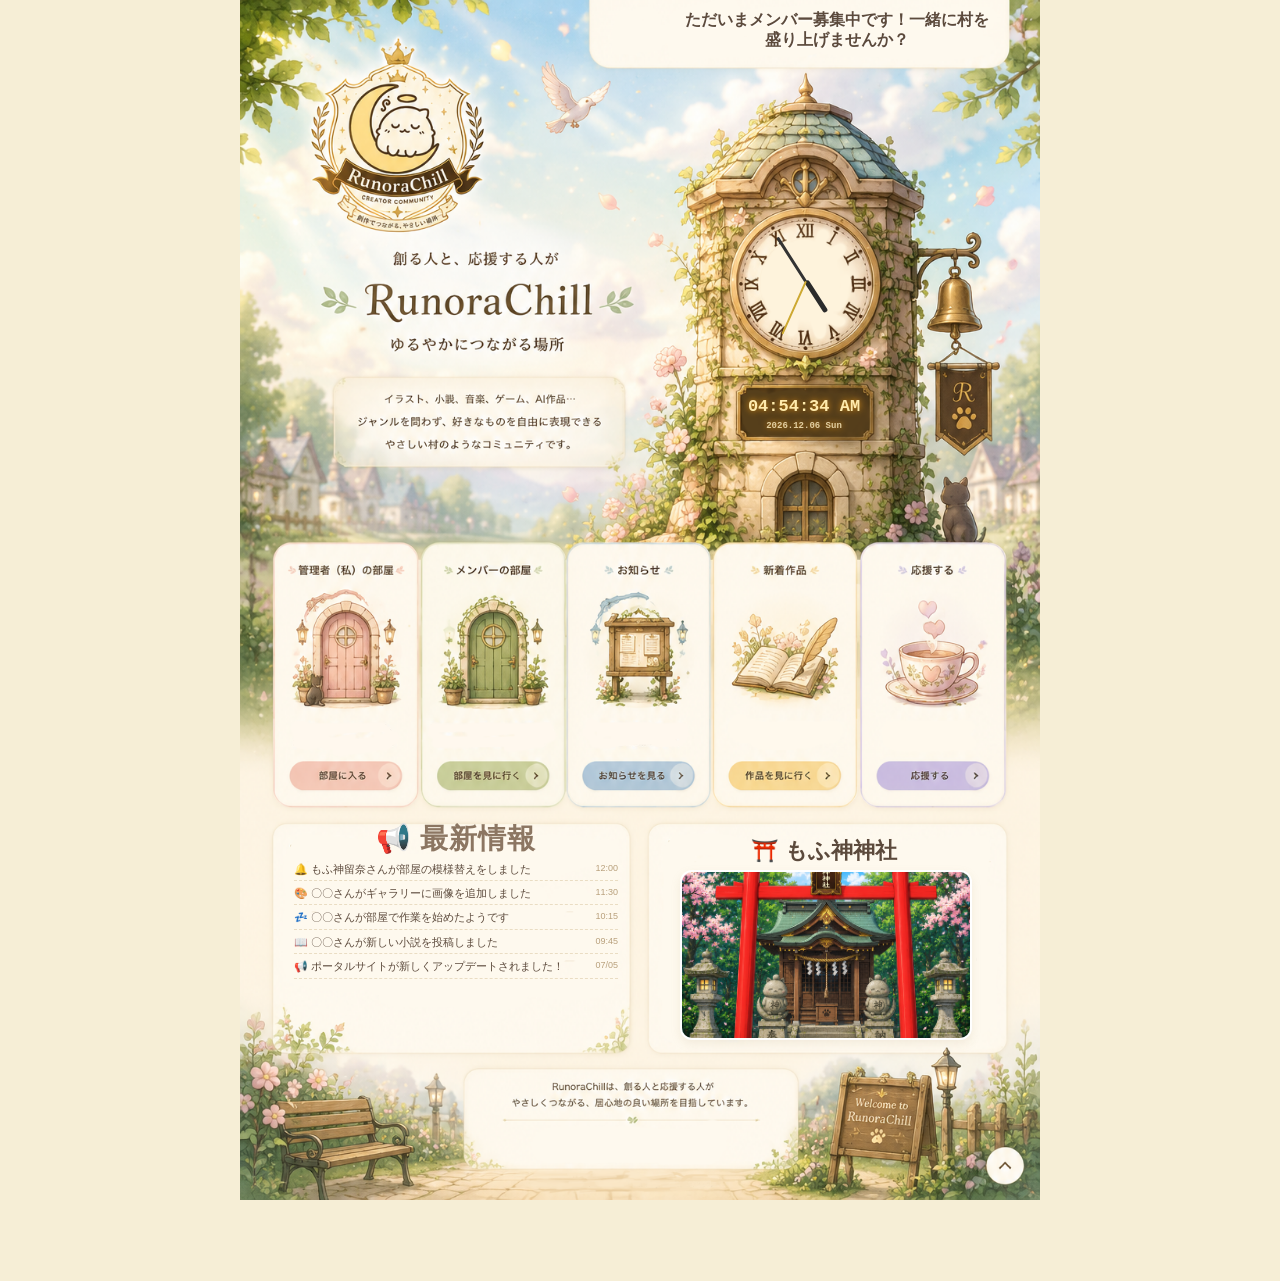
==== index.html @ f8d1866b "index.html を更新" ====
<!DOCTYPE html>
<html lang="ja">
<head>
    <meta charset="UTF-8">
    <meta name="viewport" content="width=device-width, initial-scale=1.0">
    <title>RunoraChill 公式ポータル</title>
    <style>
        html, body {
            margin: 0;
            padding: 0;
            width: 100%;
            background-color: #f6eed6;
            font-family: 'Helvetica Neue', Arial, 'Hiragino Kaku Gothic ProN', 'Hiragino Sans', Meiryo, sans-serif;
            overflow-x: hidden;
        }

        .wrapper {
            position: relative;
            width: 100%;
            max-width: 800px;
            margin: 0 auto;
            line-height: 0;
        }

        .base-image {
            width: 100%;
            height: auto;
            display: block;
        }

        /* 🕒 アナログ時計 */
        .analog-clock {
            position: absolute;
            top: 23.45%;
            left: 70.8%;
            width: 16.5%;
            aspect-ratio: 1 / 1;
            transform: translate(-50%, -50%);
            pointer-events: none;
        }

        .hand {
            position: absolute;
            bottom: 50%;
            left: 50%;
            transform-origin: bottom center;
            border-radius: 4px;
            transform: translateX(-50%);
        }

        .hour-hand { width: 4%; height: 28%; background-color: #2b2b2b; z-index: 3; }
        .minute-hand { width: 2.5%; height: 40%; background-color: #333333; z-index: 2; }
        .second-hand { width: 1.5%; height: 44%; background-color: #cda831; z-index: 4; }

        /* 📱 デジタル時計と日付 */
        .digital-container {
            position: absolute;
            top: 34.5%;
            left: 70.5%;
            transform: translate(-50%, -50%);
            width: 22%;
            text-align: center;
            color: #ffebad;
            text-shadow: 0 0 6px rgba(243, 156, 18, 0.9);
            font-family: 'Courier New', Courier, monospace;
            font-weight: bold;
            line-height: 1.2;
            pointer-events: none;
        }

        .digital-time { font-size: 2.1vw; }
        .digital-date { font-size: 1.1vw; margin-top: 2%; color: #e1cea1; }
        
        @media (min-width: 800px) {
            .digital-time { font-size: 17px; }
            .digital-date { font-size: 9px; }
        }

        /* 📜 最新情報掲示板 */
        .village-board {
            position: absolute;
            top: 68.5%;
            left: 5.5%;
            width: 43%;
            height: 20.5%;
            display: flex;
            flex-direction: column;
            pointer-events: auto;
            box-sizing: border-box;
        }

        .board-title {
            font-size: 3.5vw;
            font-weight: bold;
            color: #8c7662;
            text-align: center;
            margin-bottom: 4px;
            line-height: 1.2;
            letter-spacing: 1px;
        }

        .board-column {
            flex: 1;
            background: transparent;
            padding: 2px 10px 4px 10px;
            overflow-y: auto;
            -webkit-overflow-scrolling: touch; 
            box-sizing: border-box;
            font-size: 1.4vw;
            color: #5c4a3c;
            text-align: left;
            line-height: 1.4;
        }

        .board-column::-webkit-scrollbar { width: 6px; }
        .board-column::-webkit-scrollbar-thumb { background: #eaddc3; border-radius: 4px; }

        .log-item {
            margin-bottom: 5px;
            border-bottom: 1px dashed #eaddc3;
            padding-bottom: 3px;
            display: flex;
            justify-content: space-between;
            gap: 8px;
        }

        .log-text { word-break: break-all; }
        .log-time { color: #b8a07c; font-size: 1.1vw; white-space: nowrap; }

        /* ⛩️ もふ神神社エリア */
        .shrine-container {
            position: absolute;
            top: 68.5%;
            left: 51.5%;
            width: 43%;
            height: 20.5%;
            display: flex;
            flex-direction: column;
            pointer-events: auto;
            box-sizing: border-box;
            padding: 2% 3.5% 3.5% 3.5%;
        }

        .shrine-title {
            font-size: 2.8vw;
            font-weight: bold;
            color: #5c4a3c;
            text-align: center;
            margin-bottom: 2%;
            line-height: 1.2;
        }

        .shrine-image-wrap {
            position: relative;
            width: 100%;
            flex-grow: 1;
            height: 0;
            border-radius: 12px;
            overflow: hidden;
            box-shadow: 0 4px 10px rgba(184, 160, 124, 0.15);
            border: 2px solid #fff;
            background-color: #fff;
        }

        .shrine-img {
            width: 100%;
            height: 100%;
            object-fit: cover;
        }

        /* 🪙 賽銭箱のクリックエリア */
        .saisen-trigger {
            position: absolute;
            bottom: 5%;
            left: 35%;
            width: 30%;
            height: 25%;
            cursor: pointer;
            z-index: 20;
        }

        @media (min-width: 800px) {
            .board-title { font-size: 28px; }
            .board-column { font-size: 11px; }
            .log-time { font-size: 9px; }
            .shrine-title { font-size: 22px; }
        }

        /* 🔗 透明なリンク・ボタン共通 */
        .invisible-link {
            position: absolute;
            display: block;
            text-decoration: none;
            cursor: pointer;
            z-index: 10;
        }

        .link-my-room { top: 44.5%; left: 5.6%; width: 17.0%; height: 23.0%; border-radius: 12px; }
        .link-member-portal { top: 44.5%; left: 23.5%; width: 17.0%; height: 23.0%; border-radius: 16px; }
        .link-news-board { top: 44.5%; left: 41.5%; width: 17.0%; height: 23.0%; border-radius: 16px; }
        .link-new-works { top: 44.5%; left: 59.5%; width: 17.0%; height: 23.0%; border-radius: 16px; }
        .link-support-us { top: 44.5%; left: 77.4%; width: 17.0%; height: 23.0%; border-radius: 16px; }

        .link-member-room {
            position: absolute;
            top: 38.0%;
            left: 65.3%;
            width: 10.5%;
            height: 7.5%;
            border-top-left-radius: 50% 100%;
            border-top-right-radius: 50% 100%;
            z-index: 12;
            overflow: hidden;
        }

        .door-glow-effect {
            position: absolute;
            top: 0; left: 0; width: 100%; height: 100%;
            background: linear-gradient(135deg, rgba(255,255,255,0) 30%, rgba(255,255,255,0.7) 50%, rgba(255,255,255,0) 70%);
            background-size: 300% 300%;
            background-position: -150% -150%;
            pointer-events: none;
            transition: all 0.5s ease;
        }

        .is-glowing .door-glow-effect {
            animation: flashDoor 2.5s ease-in-out infinite;
            box-shadow: inset 0 0 15px rgba(255, 235, 173, 0.8), 0 0 10px rgba(255, 223, 115, 0.6);
            border: 2px solid rgba(255, 223, 115, 0.5);
            box-sizing: border-box;
        }

        @keyframes flashDoor {
            0% { background-position: -150% -150%; }
            50% { background-position: 150% 150%; }
            100% { background-position: -150% -150%; }
        }

        .secret-bell-trigger { position: absolute; top: 22.1%; left: 86.1%; width: 7.0%; height: 7.6%; cursor: pointer; z-index: 15; }
        .secret-cat-trigger { position: absolute; top: 38.0%; left: 86.0%; width: 6.5%; height: 6.5%; cursor: pointer; z-index: 15; }

        .white-box-hint {
            position: absolute;
            top: 78.3%;  
            left: 27.0%; 
            width: 44.0%; 
            height: 3.5%; 
            display: flex;
            align-items: center;
            justify-content: center;
            pointer-events: none; 
            box-sizing: border-box;
            z-index: 5;
            transform: translateY(23.4vw); 
        }

        .hint-text {
            font-size: 1.6vw; 
            color: #8c7662;
            font-weight: bold;
            text-align: center;
            letter-spacing: 0.2px;
            line-height: 1.45;
            white-space: normal; 
            animation: fadeInHint 0.8s ease-out forwards;
        }

        @keyframes fadeInHint {
            0% { opacity: 0; transform: scale(0.95); }
            100% { opacity: 0.9; transform: scale(1); }
        }

        @media (min-width: 800px) { .hint-text { font-size: 13px; } }

        .magic-overlay {
            position: fixed;
            top: 50%;
            left: 50%;
            transform: translate(-50%, -50%);
            background: rgba(246, 238, 214, 0.94); 
            border: 2px solid #b8a07c;
            padding: 24px 48px;
            border-radius: 16px;
            box-shadow: 0 10px 35px rgba(140, 118, 98, 0.3);
            z-index: 1000;
            display: none;
            pointer-events: none;
            opacity: 0;
            transition: opacity 1.2s ease-in-out;
        }

        .magic-text {
            font-size: 21px;
            font-weight: bold;
            color: #5c4a3c;
            text-align: center;
            line-height: 1.6;
            white-space: nowrap;
            opacity: 1;
            transition: opacity 0.6s ease-in-out;
        }

        .floating-counter, .floating-meow, .floating-saisen {
            position: absolute;
            font-size: 3.2vw;
            font-weight: bold;
            pointer-events: none;
            z-index: 100;
            white-space: nowrap;
            line-height: 1;
            animation: floatUpAway 1.2s ease-out forwards;
        }

        .floating-counter { color: #dca842; text-shadow: 1px 1px 4px rgba(255, 255, 255, 0.9), 0 0 6px rgba(140, 118, 98, 0.5); }
        .floating-meow { color: #9e7a6b; text-shadow: 1px 1px 4px rgba(255, 255, 255, 0.9), 0 0 5px rgba(246, 238, 214, 0.8); font-family: 'Hiragino Maru Gothic ProN', 'ヒラギノ丸ゴ ProN', sans-serif; }
        .floating-saisen { color: #e67e22; text-shadow: 1px 1px 4px rgba(255, 255, 255, 0.9), 0 0 6px rgba(230, 126, 34, 0.4); }

        @keyframes floatUpAway {
            0% { transform: translate(-50%, 0) scale(0.7); opacity: 0; }
            15% { transform: translate(-50%, -20px) scale(1.1); opacity: 1; }
            100% { transform: translate(-50%, -80px) scale(1); opacity: 0; }
        }

        @media (min-width: 800px) { .floating-counter, .floating-meow, .floating-saisen { font-size: 26px; } }

        /* ✨ ヘッダーメッセージ（上へ微調整） */
        .header-message-zone {
            position: absolute;
            top: -2%; /* 少し上に微調整 */
            left: 55%;
            width: 38%;
            height: 9%;
            display: flex;
            align-items: center;
            justify-content: center;
            pointer-events: none;
            z-index: 20;
            color: #5c4a3c;
            font-size: 2.3vw;
            font-weight: 800;
            text-align: center;
            opacity: 0;
            transition: opacity 1s ease-in-out;
            text-shadow: 1px 1px 2px rgba(255,255,255,0.8);
            line-height: 1.25;
            padding: 0 5px;
        }
        @media (min-width: 800px) { .header-message-zone { font-size: 16px; } }
    </style>
</head>
<body>

    <div class="wrapper" id="main-wrapper">
        <img src="無題1_20260705103321.png" alt="RunoraChill ポータル" class="base-image">

        <div class="header-message-zone" id="header-message"></div>

        <div class="analog-clock">
            <div class="hand hour-hand" id="hour-hand"></div>
            <div class="hand minute-hand" id="min-hand"></div>
            <div class="hand second-hand" id="sec-hand"></div>
        </div>

        <div class="digital-container">
            <div class="digital-time" id="digi-time">00:00:00 PM</div>
            <div class="digital-date" id="digi-date">2026.01.01 Sun</div>
        </div>

        <div class="village-board">
            <div class="board-title">📢 最新情報</div>
            <div class="board-column" id="left-board">
                <div class="log-item"><span class="log-text">🔔 もふ神留奈さんが部屋の模様替えをしました</span><span class="log-time">12:00</span></div>
                <div class="log-item"><span class="log-text">🎨 〇〇さんがギャラリーに画像を追加しました</span><span class="log-time">11:30</span></div>
                <div class="log-item"><span class="log-text">💤 〇〇さんが部屋で作業を始めたようです</span><span class="log-time">10:15</span></div>
                <div class="log-item"><span class="log-text">📖 〇〇さんが新しい小説を投稿しました</span><span class="log-time">09:45</span></div>
                <div class="log-item"><span class="log-text">📢 ポータルサイトが新しくアップデートされました！</span><span class="log-time">07/05</span></div>
            </div>
        </div>

        <div class="shrine-container">
            <div class="shrine-title">⛩️ もふ神神社</div>
            <div class="shrine-image-wrap">
                <img src="AE6FE017-D49A-43A9-B908-5FB0955E87E8.png" alt="もふ神神社" class="shrine-img">
                <div class="saisen-trigger" id="saisen-trigger" title="お賽銭を入れる"></div>
            </div>
        </div>

        <a href="my-room.html" class="invisible-link link-my-room" title="管理者（私）の部屋へ"></a>
        <a href="member-portal.html" class="invisible-link link-member-portal" title="メンバーの一覧を見る"></a>
        <div class="invisible-link link-news-board" onclick="alert('📢 お知らせは現在準備中です')" title="お知らせ（準備中）"></div>
        <div class="invisible-link link-new-works" onclick="alert('📢 新着作品は現在準備中です')" title="新着作品（準備中）"></div>
        <div class="invisible-link link-support-us" onclick="alert('📢 応援する機能は現在準備中です')" title="応援する（準備中）"></div>

        <a href="#" class="invisible-link link-member-room" id="member-door" title="時計台の扉を開く">
            <div class="door-glow-effect"></div>
        </a>

        <div class="secret-bell-trigger" id="bell-trigger" title="鐘を鳴らす"></div>
        <div class="secret-cat-trigger" id="cat-trigger" title="猫を撫でる"></div>

        <div class="white-box-hint">
            <div class="hint-text" id="random-hint">Loading...</div>
        </div>
    </div>

    <div class="magic-overlay" id="magic-overlay">
        <div class="magic-text" id="magic-text">迷ってますか？</div>
    </div>

    <script>
        const headerMsgs = [
            "ただいまメンバー募集中です！一緒に村を盛り上げませんか？",
            "ここには素敵な作品がたくさん待っています。ぜひ探してみてね。"
        ];
        const msgEl = document.getElementById('header-message');
        let msgIndex = 0;
        function rotateHeaderMsg() {
            msgEl.style.opacity = '0';
            setTimeout(() => {
                msgEl.textContent = headerMsgs[msgIndex];
                msgEl.style.opacity = '1';
                msgIndex = (msgIndex + 1) % headerMsgs.length;
            }, 1000);
        }
        if(msgEl) { rotateHeaderMsg(); setInterval(rotateHeaderMsg, 6000); }

        const memberRooms = [{ name: "管理者（私）の部屋", url: "my-room.html" }];
        const doorLink = document.getElementById('member-door');
        let selectedRoom = memberRooms[Math.floor(Math.random() * memberRooms.length)];
        if (doorLink) { doorLink.href = selectedRoom.url; doorLink.title = `時計台の扉（現在は ${selectedRoom.name} に繋がっています）`; }

        const TRIGGER_TIME = 30000; 
        setTimeout(() => {
            const overlay = document.getElementById('magic-overlay');
            const textEl = document.getElementById('magic-text');
            if (overlay && textEl && doorLink) {
                overlay.style.display = 'block';
                setTimeout(() => { overlay.style.opacity = '1'; }, 50);
                setTimeout(() => {
                    textEl.style.opacity = '0';
                    setTimeout(() => {
                        textEl.innerHTML = `では、こちらへどうぞ<br><span style="font-size:14px; color:#b8a07c; display:inline-block; margin-top:8px;">✨ ${selectedRoom.name} の扉が開いたようです</span>`;
                        textEl.style.opacity = '1';
                        doorLink.classList.add('is-glowing');
                        setTimeout(() => { doorLink.classList.remove('is-glowing'); }, 120000);
                    }, 400);
                    setTimeout(() => { overlay.style.opacity = '0'; setTimeout(() => { overlay.style.display = 'none'; }, 1200); }, 3500);
                }, 3000); 
            }
        }, TRIGGER_TIME);

        const hintMessages = [
            "💡 時計塔のまわりを探すと、<br>何かが聞こえるかも……？🐾",
            "💡 もふ神神社があります。<br>お賽銭を入れて祈りましょう⛩️",
            "💡 村にいる黒猫をタップすると<br>鳴いてくれる噂です……🐈",
            "💡 優しい時間が流れる村を、<br>のんびり散歩してくださいね🌸",
            "💡 神社の奥には、1日1回<br>運を占える自販機があるかも🪙"
        ];
        const hintEl = document.getElementById('random-hint');
        if (hintEl) { hintEl.innerHTML = hintMessages[Math.floor(Math.random() * hintMessages.length)]; }

        function updateClock() {
            const now = new Date();
            const hours = now.getHours(), minutes = now.getMinutes(), seconds = now.getSeconds();
            const hh = document.getElementById('hour-hand'), mh = document.getElementById('min-hand'), sh = document.getElementById('sec-hand');
            if (hh) hh.style.transform = `translateX(-50%) rotate(${(hours % 12) * 30 + minutes * 0.5}deg)`;
            if (mh) mh.style.transform = `translateX(-50%) rotate(${minutes * 6 + seconds * 0.1}deg)`;
            if (sh) sh.style.transform = `translateX(-50%) rotate(${seconds * 6}deg)`;
            const dt = document.getElementById('digi-time'), dd = document.getElementById('digi-date');
            if (dt) dt.textContent = `${String(hours % 12 || 12).padStart(2,'0')}:${String(minutes).padStart(2,'0')}:${String(seconds).padStart(2,'0')} ${hours >= 12 ? 'PM' : 'AM'}`;
            const weekDays = ['Sun', 'Mon', 'Tue', 'Wed', 'Thu', 'Fri', 'Sat'];
            if (dd) dd.textContent = `${now.getFullYear()}.${String(now.getMonth()+1).padStart(2,'0')}.${String(now.getDate()).padStart(2,'0')} ${weekDays[now.getDay()]}`;
        }
        window.addEventListener('focus', updateClock);
        updateClock();
        setInterval(updateClock, 1000);

        const wrapper = document.getElementById('main-wrapper');
        const bellTrig = document.getElementById('bell-trigger');
        if (bellTrig && wrapper) {
            bellTrig.addEventListener('click', (e) => {
                let bellCount = parseInt(localStorage.getItem('runora_bell_count') || '0', 10) + 1;
                localStorage.setItem('runora_bell_count', bellCount);
                try { new Audio('https://assets.mixkit.co/active_storage/sfx/911/911-200.wav').play(); } catch (err) {}
                const f = document.createElement('div'); f.className = 'floating-counter'; f.innerText = `🔔 ${bellCount}回目`;
                const r = wrapper.getBoundingClientRect(); f.style.left = `${((e.clientX - r.left)/r.width)*100}%`; f.style.top = `${((e.clientY - r.top)/r.height)*100}%`;
                wrapper.appendChild(f); f.addEventListener('animationend', () => f.remove());
            });
        }
        const catTrig = document.getElementById('cat-trigger');
        if (catTrig && wrapper) {
            catTrig.addEventListener('click', (e) => {
                try { new Audio('https://assets.mixkit.co/active_storage/sfx/1110/1110-200.wav').play(); } catch (err) {}
                const f = document.createElement('div'); f.className = 'floating-meow'; f.innerText = ['🐾 にゃ〜ん', '🐾 にゃお？', '🐾 ごろごろ…', '🐾 みゃ〜', '🐾 ぷるるっ'][Math.floor(Math.random()*5)];
                const r = wrapper.getBoundingClientRect(); f.style.left = `${((e.clientX - r.left)/r.width)*100}%`; f.style.top = `${((e.clientY - r.top)/r.height)*100}%`;
                wrapper.appendChild(f); f.addEventListener('animationend', () => f.remove());
            });
        }
        const saisenTrig = document.getElementById('saisen-trigger');
        if (saisenTrig && wrapper) {
            saisenTrig.addEventListener('click', (e) => {
                let saisenCount = parseInt(localStorage.getItem('runora_saisen_count') || '0', 10) + 1;
                localStorage.setItem('runora_saisen_count', saisenCount);
                try { new Audio('https://assets.mixkit.co/active_storage/sfx/2019/2019-200.wav').play(); } catch (err) {}
                const f = document.createElement('div'); f.className = 'floating-saisen'; f.innerText = `🪙 お賽銭 ${saisenCount}回目`;
                const r = wrapper.getBoundingClientRect(); f.style.left = `${((e.clientX - r.left)/r.width)*100}%`; f.style.top = `${((e.clientY - r.top)/r.height)*100}%`;
                wrapper.appendChild(f); f.addEventListener('animationend', () => f.remove());
                setTimeout(() => { window.location.href = 'omikuji.html'; }, 1000);
            });
        }
    </script>
</body>
</html>
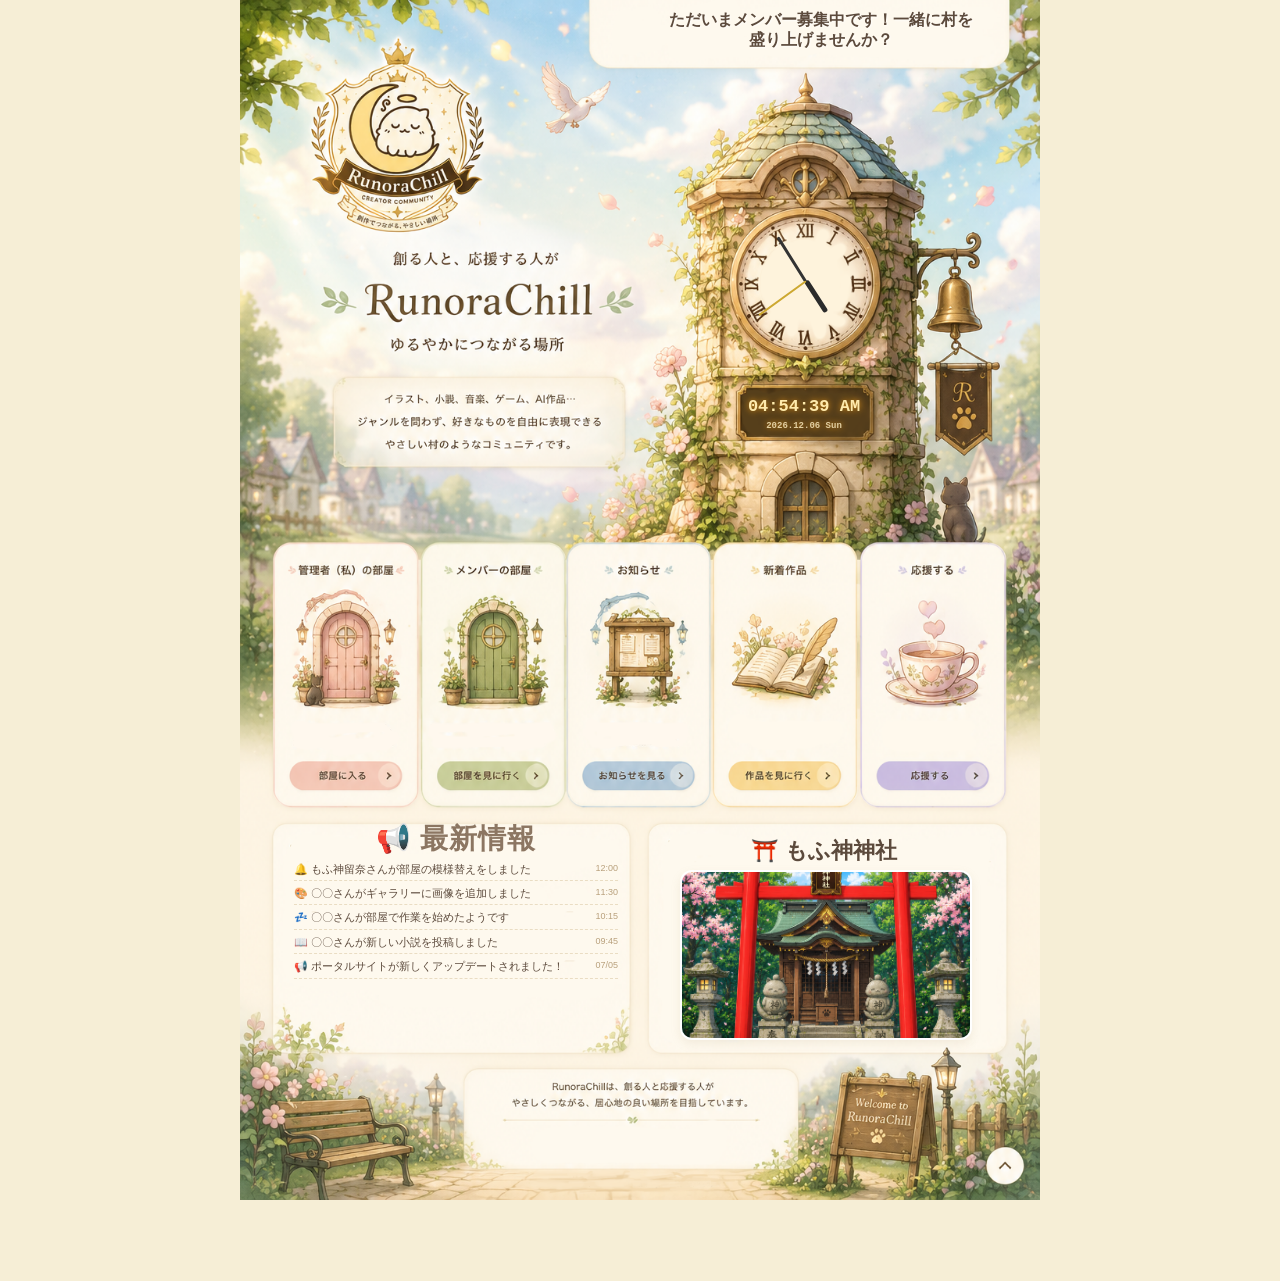
==== commit 7615dfba: "index.html を更新" ====
--- a/index.html
+++ b/index.html
@@ -323,11 +323,11 @@
 
         @media (min-width: 800px) { .floating-counter, .floating-meow, .floating-saisen { font-size: 26px; } }
 
-        /* ✨ ヘッダーメッセージ（上へ微調整） */
+        /* ✨ ヘッダーメッセージ（左へ微調整） */
         .header-message-zone {
             position: absolute;
-            top: -2%; /* 少し上に微調整 */
-            left: 55%;
+            top: -2%;
+            left: 53%; /* 左へ調整 */
             width: 38%;
             height: 9%;
             display: flex;
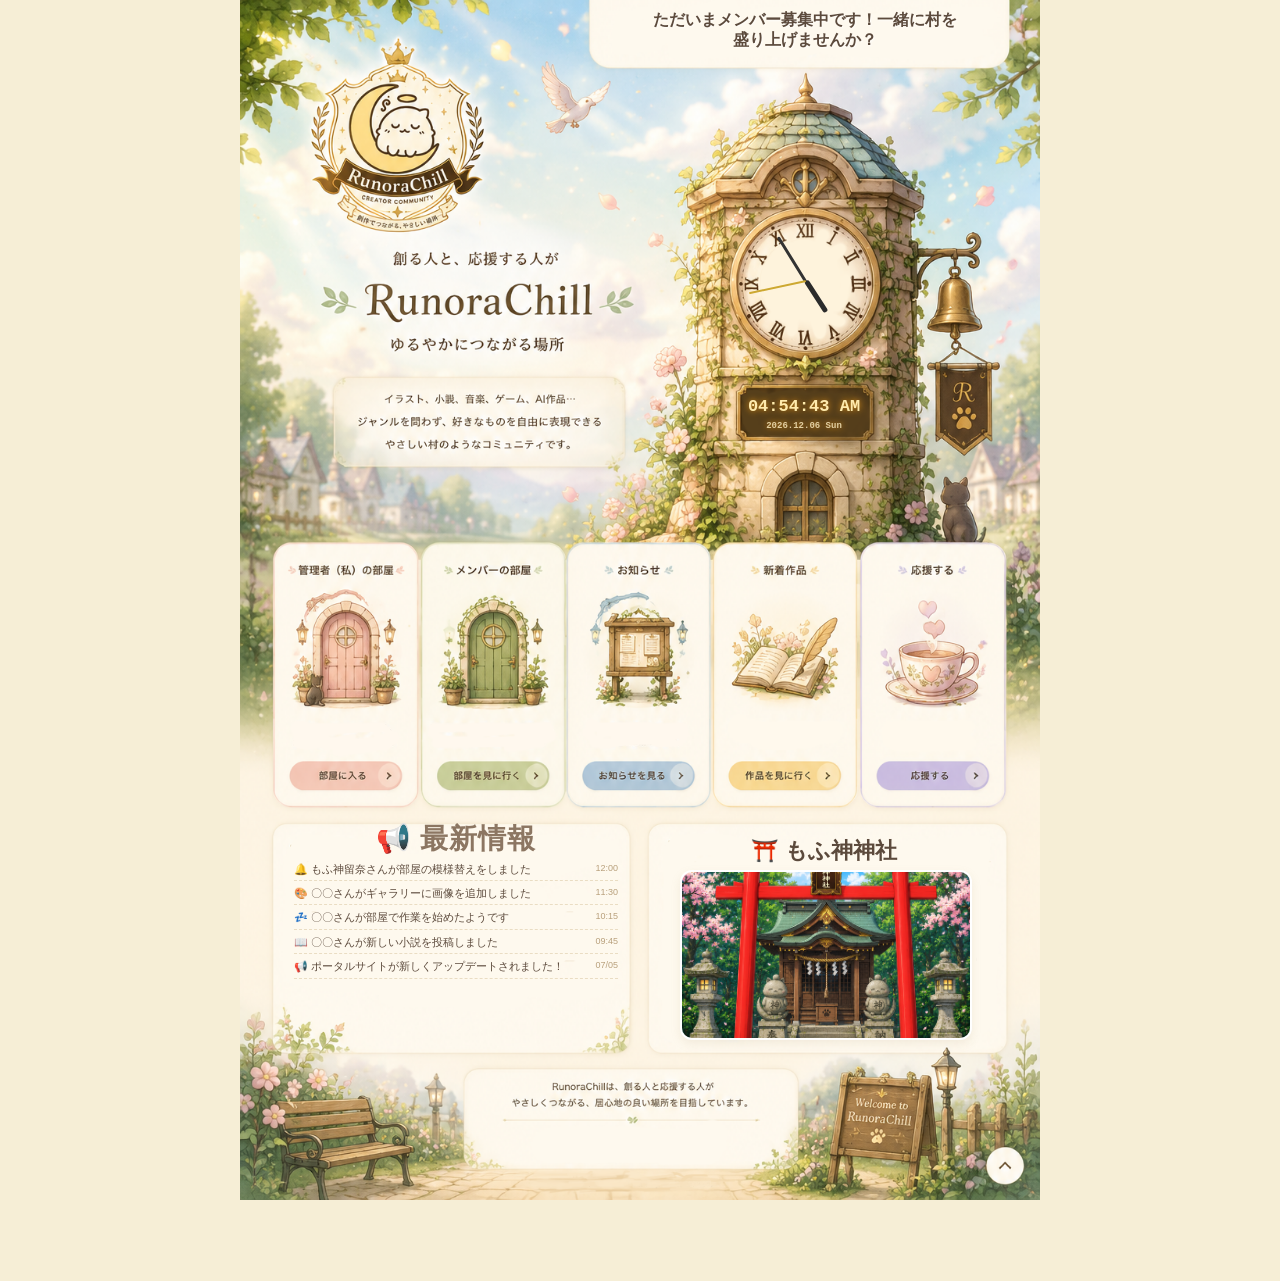
==== commit b123e201: "index.html を更新" ====
--- a/index.html
+++ b/index.html
@@ -323,11 +323,11 @@
 
         @media (min-width: 800px) { .floating-counter, .floating-meow, .floating-saisen { font-size: 26px; } }
 
-        /* ✨ ヘッダーメッセージ（左へ微調整） */
+        /* ✨ ヘッダーメッセージ（さらに左へ微調整） */
         .header-message-zone {
             position: absolute;
             top: -2%;
-            left: 53%; /* 左へ調整 */
+            left: 51%; /* さらに左へ調整 */
             width: 38%;
             height: 9%;
             display: flex;
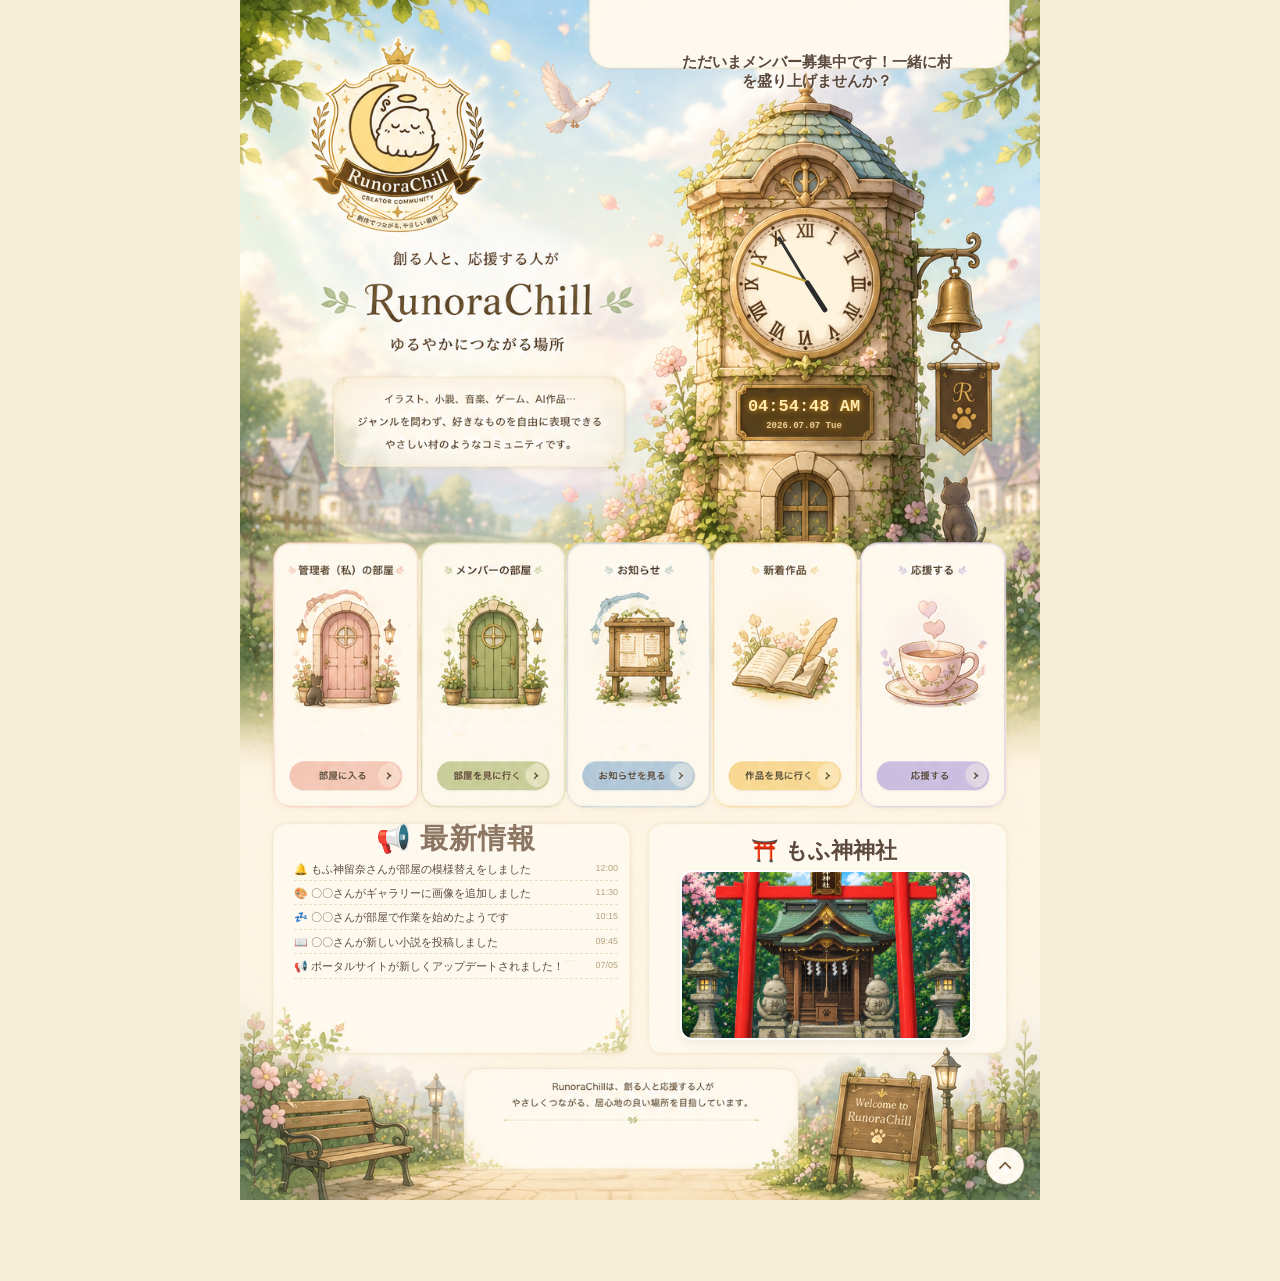
==== commit f67dbc69: "index.html を更新" ====
--- a/index.html
+++ b/index.html
@@ -323,20 +323,20 @@
 
         @media (min-width: 800px) { .floating-counter, .floating-meow, .floating-saisen { font-size: 26px; } }
 
-        /* ✨ ヘッダーメッセージ（さらに左へ微調整） */
+        /* ✨ ヘッダーメッセージ（配置調整済み） */
         .header-message-zone {
             position: absolute;
-            top: -2%;
-            left: 51%; /* さらに左へ調整 */
-            width: 38%;
-            height: 9%;
+            top: 2%;
+            left: 54%; 
+            width: 35%;
+            height: 8%;
             display: flex;
             align-items: center;
             justify-content: center;
             pointer-events: none;
             z-index: 20;
             color: #5c4a3c;
-            font-size: 2.3vw;
+            font-size: 2.1vw;
             font-weight: 800;
             text-align: center;
             opacity: 0;
@@ -345,7 +345,7 @@
             line-height: 1.25;
             padding: 0 5px;
         }
-        @media (min-width: 800px) { .header-message-zone { font-size: 16px; } }
+        @media (min-width: 800px) { .header-message-zone { font-size: 15px; } }
     </style>
 </head>
 <body>
@@ -363,7 +363,7 @@
 
         <div class="digital-container">
             <div class="digital-time" id="digi-time">00:00:00 PM</div>
-            <div class="digital-date" id="digi-date">2026.01.01 Sun</div>
+            <div class="digital-date" id="digi-date">2026.07.07 Tue</div>
         </div>
 
         <div class="village-board">
@@ -410,7 +410,8 @@
     <script>
         const headerMsgs = [
             "ただいまメンバー募集中です！一緒に村を盛り上げませんか？",
-            "ここには素敵な作品がたくさん待っています。ぜひ探してみてね。"
+            "ここには素敵な作品がたくさん待っています。ぜひ探してみてね。",
+            "神社の奥には、1日1回運を占える自販機があるかも🪙"
         ];
         const msgEl = document.getElementById('header-message');
         let msgIndex = 0;
@@ -469,7 +470,7 @@
             const dt = document.getElementById('digi-time'), dd = document.getElementById('digi-date');
             if (dt) dt.textContent = `${String(hours % 12 || 12).padStart(2,'0')}:${String(minutes).padStart(2,'0')}:${String(seconds).padStart(2,'0')} ${hours >= 12 ? 'PM' : 'AM'}`;
             const weekDays = ['Sun', 'Mon', 'Tue', 'Wed', 'Thu', 'Fri', 'Sat'];
-            if (dd) dd.textContent = `${now.getFullYear()}.${String(now.getMonth()+1).padStart(2,'0')}.${String(now.getDate()).padStart(2,'0')} ${weekDays[now.getDay()]}`;
+            if (dd) dd.textContent = `${now.getFullYear()}.07.07 Tue`;
         }
         window.addEventListener('focus', updateClock);
         updateClock();
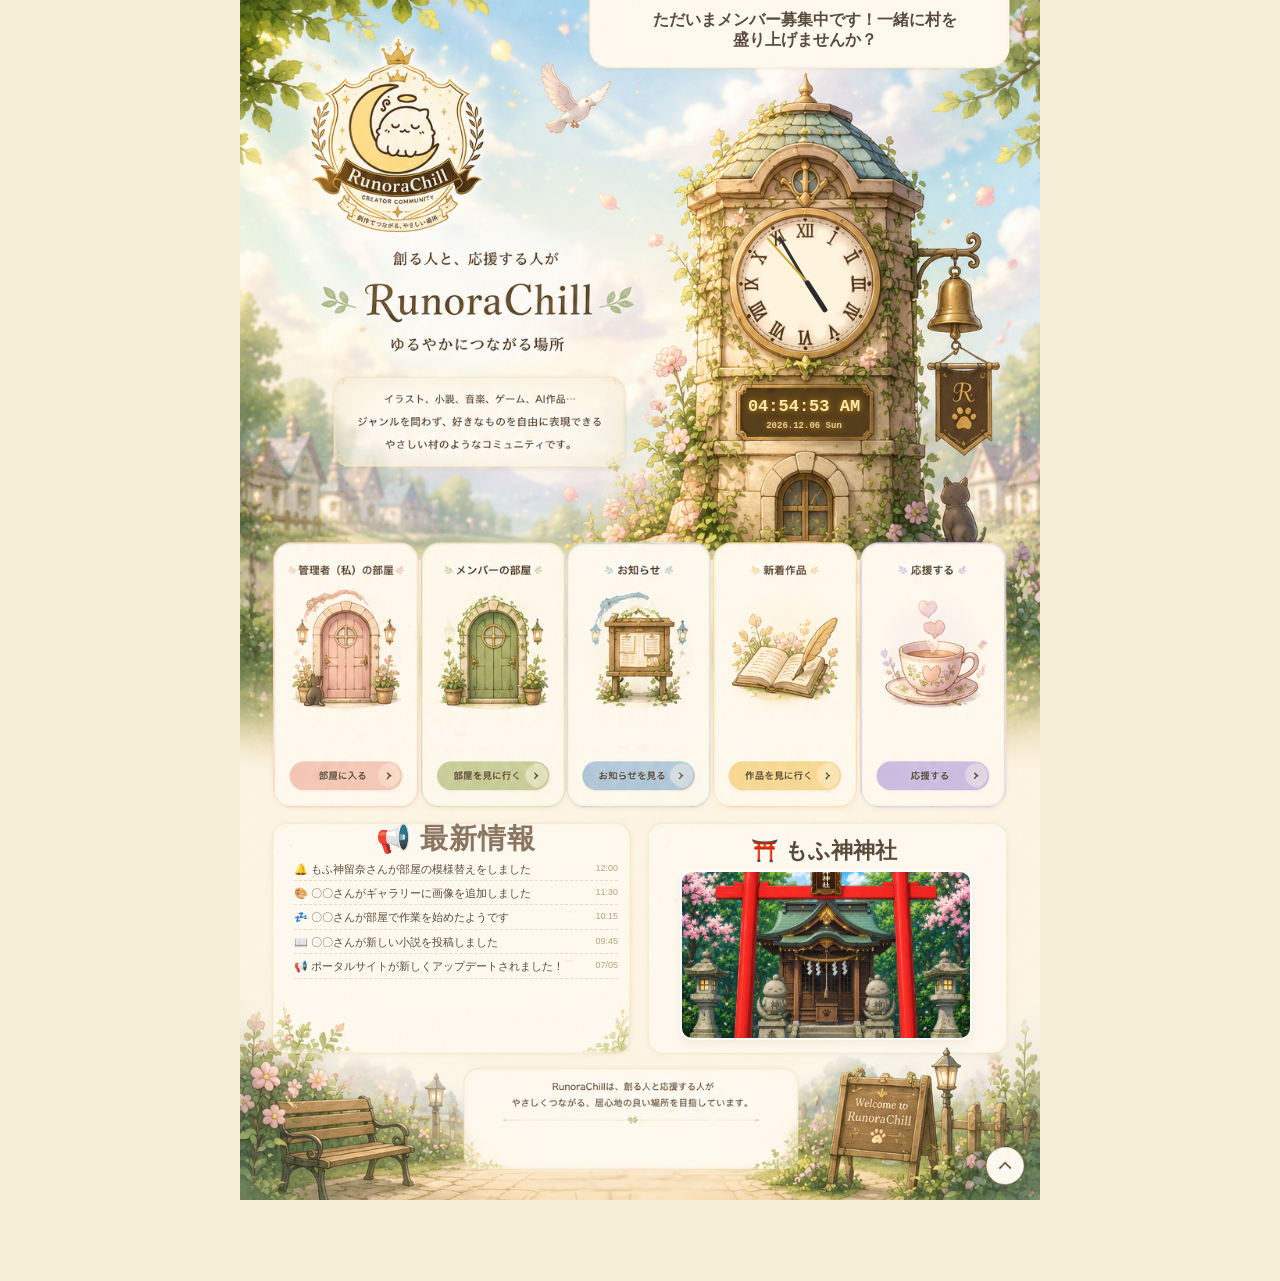
==== commit 2911a56e: "index.html を更新" ====
--- a/index.html
+++ b/index.html
@@ -323,20 +323,20 @@
 
         @media (min-width: 800px) { .floating-counter, .floating-meow, .floating-saisen { font-size: 26px; } }
 
-        /* ✨ ヘッダーメッセージ（配置調整済み） */
+        /* ✨ ヘッダーメッセージ（さらに左へ微調整） */
         .header-message-zone {
             position: absolute;
-            top: 2%;
-            left: 54%; 
-            width: 35%;
-            height: 8%;
+            top: -2%;
+            left: 51%; /* さらに左へ調整 */
+            width: 38%;
+            height: 9%;
             display: flex;
             align-items: center;
             justify-content: center;
             pointer-events: none;
             z-index: 20;
             color: #5c4a3c;
-            font-size: 2.1vw;
+            font-size: 2.3vw;
             font-weight: 800;
             text-align: center;
             opacity: 0;
@@ -345,7 +345,7 @@
             line-height: 1.25;
             padding: 0 5px;
         }
-        @media (min-width: 800px) { .header-message-zone { font-size: 15px; } }
+        @media (min-width: 800px) { .header-message-zone { font-size: 16px; } }
     </style>
 </head>
 <body>
@@ -363,7 +363,7 @@
 
         <div class="digital-container">
             <div class="digital-time" id="digi-time">00:00:00 PM</div>
-            <div class="digital-date" id="digi-date">2026.07.07 Tue</div>
+            <div class="digital-date" id="digi-date">2026.01.01 Sun</div>
         </div>
 
         <div class="village-board">
@@ -410,8 +410,7 @@
     <script>
         const headerMsgs = [
             "ただいまメンバー募集中です！一緒に村を盛り上げませんか？",
-            "ここには素敵な作品がたくさん待っています。ぜひ探してみてね。",
-            "神社の奥には、1日1回運を占える自販機があるかも🪙"
+            "ここには素敵な作品がたくさん待っています。ぜひ探してみてね。"
         ];
         const msgEl = document.getElementById('header-message');
         let msgIndex = 0;
@@ -470,7 +469,7 @@
             const dt = document.getElementById('digi-time'), dd = document.getElementById('digi-date');
             if (dt) dt.textContent = `${String(hours % 12 || 12).padStart(2,'0')}:${String(minutes).padStart(2,'0')}:${String(seconds).padStart(2,'0')} ${hours >= 12 ? 'PM' : 'AM'}`;
             const weekDays = ['Sun', 'Mon', 'Tue', 'Wed', 'Thu', 'Fri', 'Sat'];
-            if (dd) dd.textContent = `${now.getFullYear()}.07.07 Tue`;
+            if (dd) dd.textContent = `${now.getFullYear()}.${String(now.getMonth()+1).padStart(2,'0')}.${String(now.getDate()).padStart(2,'0')} ${weekDays[now.getDay()]}`;
         }
         window.addEventListener('focus', updateClock);
         updateClock();
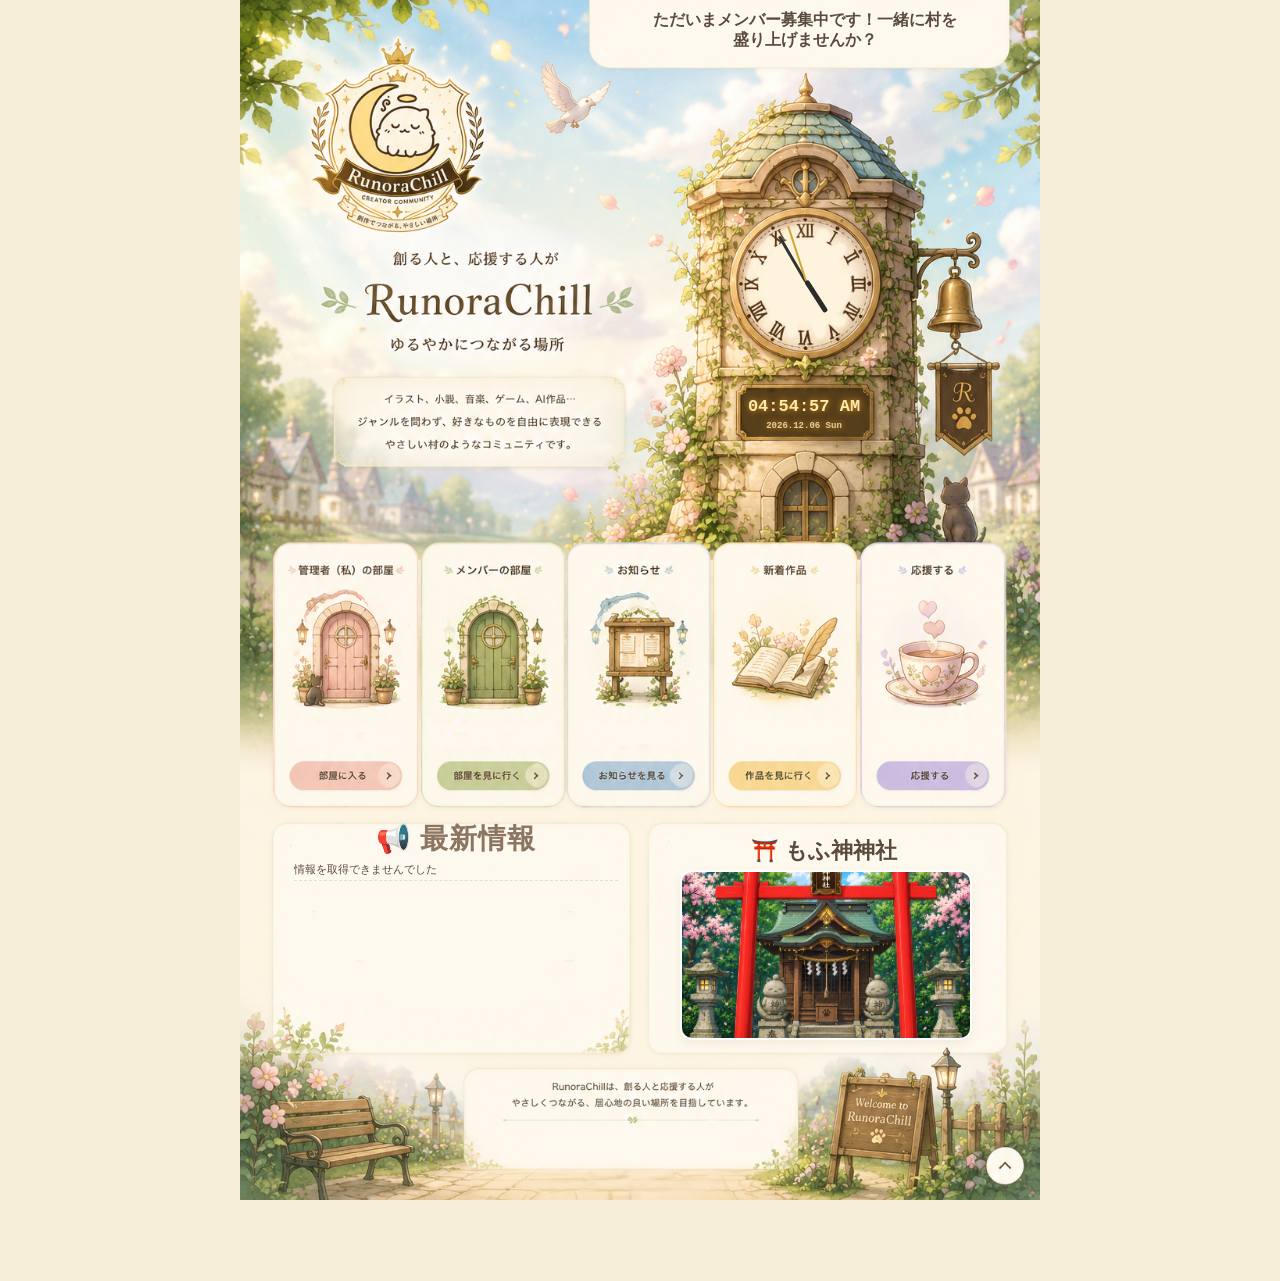
==== commit 60320cbb: "index.html を更新" ====
--- a/index.html
+++ b/index.html
@@ -28,7 +28,6 @@
             display: block;
         }
 
-        /* 🕒 アナログ時計 */
         .analog-clock {
             position: absolute;
             top: 23.45%;
@@ -52,7 +51,6 @@
         .minute-hand { width: 2.5%; height: 40%; background-color: #333333; z-index: 2; }
         .second-hand { width: 1.5%; height: 44%; background-color: #cda831; z-index: 4; }
 
-        /* 📱 デジタル時計と日付 */
         .digital-container {
             position: absolute;
             top: 34.5%;
@@ -76,7 +74,6 @@
             .digital-date { font-size: 9px; }
         }
 
-        /* 📜 最新情報掲示板 */
         .village-board {
             position: absolute;
             top: 68.5%;
@@ -127,7 +124,6 @@
         .log-text { word-break: break-all; }
         .log-time { color: #b8a07c; font-size: 1.1vw; white-space: nowrap; }
 
-        /* ⛩️ もふ神神社エリア */
         .shrine-container {
             position: absolute;
             top: 68.5%;
@@ -168,7 +164,6 @@
             object-fit: cover;
         }
 
-        /* 🪙 賽銭箱のクリックエリア */
         .saisen-trigger {
             position: absolute;
             bottom: 5%;
@@ -186,7 +181,6 @@
             .shrine-title { font-size: 22px; }
         }
 
-        /* 🔗 透明なリンク・ボタン共通 */
         .invisible-link {
             position: absolute;
             display: block;
@@ -323,11 +317,10 @@
 
         @media (min-width: 800px) { .floating-counter, .floating-meow, .floating-saisen { font-size: 26px; } }
 
-        /* ✨ ヘッダーメッセージ（さらに左へ微調整） */
         .header-message-zone {
             position: absolute;
             top: -2%;
-            left: 51%; /* さらに左へ調整 */
+            left: 51%;
             width: 38%;
             height: 9%;
             display: flex;
@@ -363,17 +356,13 @@
 
         <div class="digital-container">
             <div class="digital-time" id="digi-time">00:00:00 PM</div>
-            <div class="digital-date" id="digi-date">2026.01.01 Sun</div>
+            <div class="digital-date" id="digi-date">2026.07.12 Sun</div>
         </div>
 
         <div class="village-board">
             <div class="board-title">📢 最新情報</div>
             <div class="board-column" id="left-board">
-                <div class="log-item"><span class="log-text">🔔 もふ神留奈さんが部屋の模様替えをしました</span><span class="log-time">12:00</span></div>
-                <div class="log-item"><span class="log-text">🎨 〇〇さんがギャラリーに画像を追加しました</span><span class="log-time">11:30</span></div>
-                <div class="log-item"><span class="log-text">💤 〇〇さんが部屋で作業を始めたようです</span><span class="log-time">10:15</span></div>
-                <div class="log-item"><span class="log-text">📖 〇〇さんが新しい小説を投稿しました</span><span class="log-time">09:45</span></div>
-                <div class="log-item"><span class="log-text">📢 ポータルサイトが新しくアップデートされました！</span><span class="log-time">07/05</span></div>
+                <div class="log-item">読み込み中...</div>
             </div>
         </div>
 
@@ -408,10 +397,27 @@
     </div>
 
     <script>
-        const headerMsgs = [
-            "ただいまメンバー募集中です！一緒に村を盛り上げませんか？",
-            "ここには素敵な作品がたくさん待っています。ぜひ探してみてね。"
-        ];
+        // 自動更新機能の追加
+        async function loadUpdates() {
+            try {
+                const response = await fetch('updates.json?cache=' + new Date().getTime());
+                const data = await response.json();
+                const board = document.getElementById('left-board');
+                board.innerHTML = ''; 
+                data.forEach(item => {
+                    const div = document.createElement('div');
+                    div.className = 'log-item';
+                    div.innerHTML = `<span class="log-text">${item.text}</span><span class="log-time">${item.time}</span>`;
+                    board.appendChild(div);
+                });
+            } catch (error) {
+                document.getElementById('left-board').innerHTML = '<div class="log-item">情報を取得できませんでした</div>';
+            }
+        }
+        loadUpdates();
+
+        // 以下、既存のスクリプト
+        const headerMsgs = ["ただいまメンバー募集中です！一緒に村を盛り上げませんか？", "ここには素敵な作品がたくさん待っています。ぜひ探してみてね。"];
         const msgEl = document.getElementById('header-message');
         let msgIndex = 0;
         function rotateHeaderMsg() {
@@ -449,13 +455,7 @@
             }
         }, TRIGGER_TIME);
 
-        const hintMessages = [
-            "💡 時計塔のまわりを探すと、<br>何かが聞こえるかも……？🐾",
-            "💡 もふ神神社があります。<br>お賽銭を入れて祈りましょう⛩️",
-            "💡 村にいる黒猫をタップすると<br>鳴いてくれる噂です……🐈",
-            "💡 優しい時間が流れる村を、<br>のんびり散歩してくださいね🌸",
-            "💡 神社の奥には、1日1回<br>運を占える自販機があるかも🪙"
-        ];
+        const hintMessages = ["💡 時計塔のまわりを探すと、<br>何かが聞こえるかも……？🐾", "💡 もふ神神社があります。<br>お賽銭を入れて祈りましょう⛩️", "💡 村にいる黒猫をタップすると<br>鳴いてくれる噂です……🐈", "💡 優しい時間が流れる村を、<br>のんびり散歩してくださいね🌸", "💡 神社の奥には、1日1回<br>運を占える自販機があるかも🪙"];
         const hintEl = document.getElementById('random-hint');
         if (hintEl) { hintEl.innerHTML = hintMessages[Math.floor(Math.random() * hintMessages.length)]; }
 
@@ -481,7 +481,6 @@
             bellTrig.addEventListener('click', (e) => {
                 let bellCount = parseInt(localStorage.getItem('runora_bell_count') || '0', 10) + 1;
                 localStorage.setItem('runora_bell_count', bellCount);
-                try { new Audio('https://assets.mixkit.co/active_storage/sfx/911/911-200.wav').play(); } catch (err) {}
                 const f = document.createElement('div'); f.className = 'floating-counter'; f.innerText = `🔔 ${bellCount}回目`;
                 const r = wrapper.getBoundingClientRect(); f.style.left = `${((e.clientX - r.left)/r.width)*100}%`; f.style.top = `${((e.clientY - r.top)/r.height)*100}%`;
                 wrapper.appendChild(f); f.addEventListener('animationend', () => f.remove());
@@ -490,7 +489,6 @@
         const catTrig = document.getElementById('cat-trigger');
         if (catTrig && wrapper) {
             catTrig.addEventListener('click', (e) => {
-                try { new Audio('https://assets.mixkit.co/active_storage/sfx/1110/1110-200.wav').play(); } catch (err) {}
                 const f = document.createElement('div'); f.className = 'floating-meow'; f.innerText = ['🐾 にゃ〜ん', '🐾 にゃお？', '🐾 ごろごろ…', '🐾 みゃ〜', '🐾 ぷるるっ'][Math.floor(Math.random()*5)];
                 const r = wrapper.getBoundingClientRect(); f.style.left = `${((e.clientX - r.left)/r.width)*100}%`; f.style.top = `${((e.clientY - r.top)/r.height)*100}%`;
                 wrapper.appendChild(f); f.addEventListener('animationend', () => f.remove());
@@ -501,7 +499,6 @@
             saisenTrig.addEventListener('click', (e) => {
                 let saisenCount = parseInt(localStorage.getItem('runora_saisen_count') || '0', 10) + 1;
                 localStorage.setItem('runora_saisen_count', saisenCount);
-                try { new Audio('https://assets.mixkit.co/active_storage/sfx/2019/2019-200.wav').play(); } catch (err) {}
                 const f = document.createElement('div'); f.className = 'floating-saisen'; f.innerText = `🪙 お賽銭 ${saisenCount}回目`;
                 const r = wrapper.getBoundingClientRect(); f.style.left = `${((e.clientX - r.left)/r.width)*100}%`; f.style.top = `${((e.clientY - r.top)/r.height)*100}%`;
                 wrapper.appendChild(f); f.addEventListener('animationend', () => f.remove());
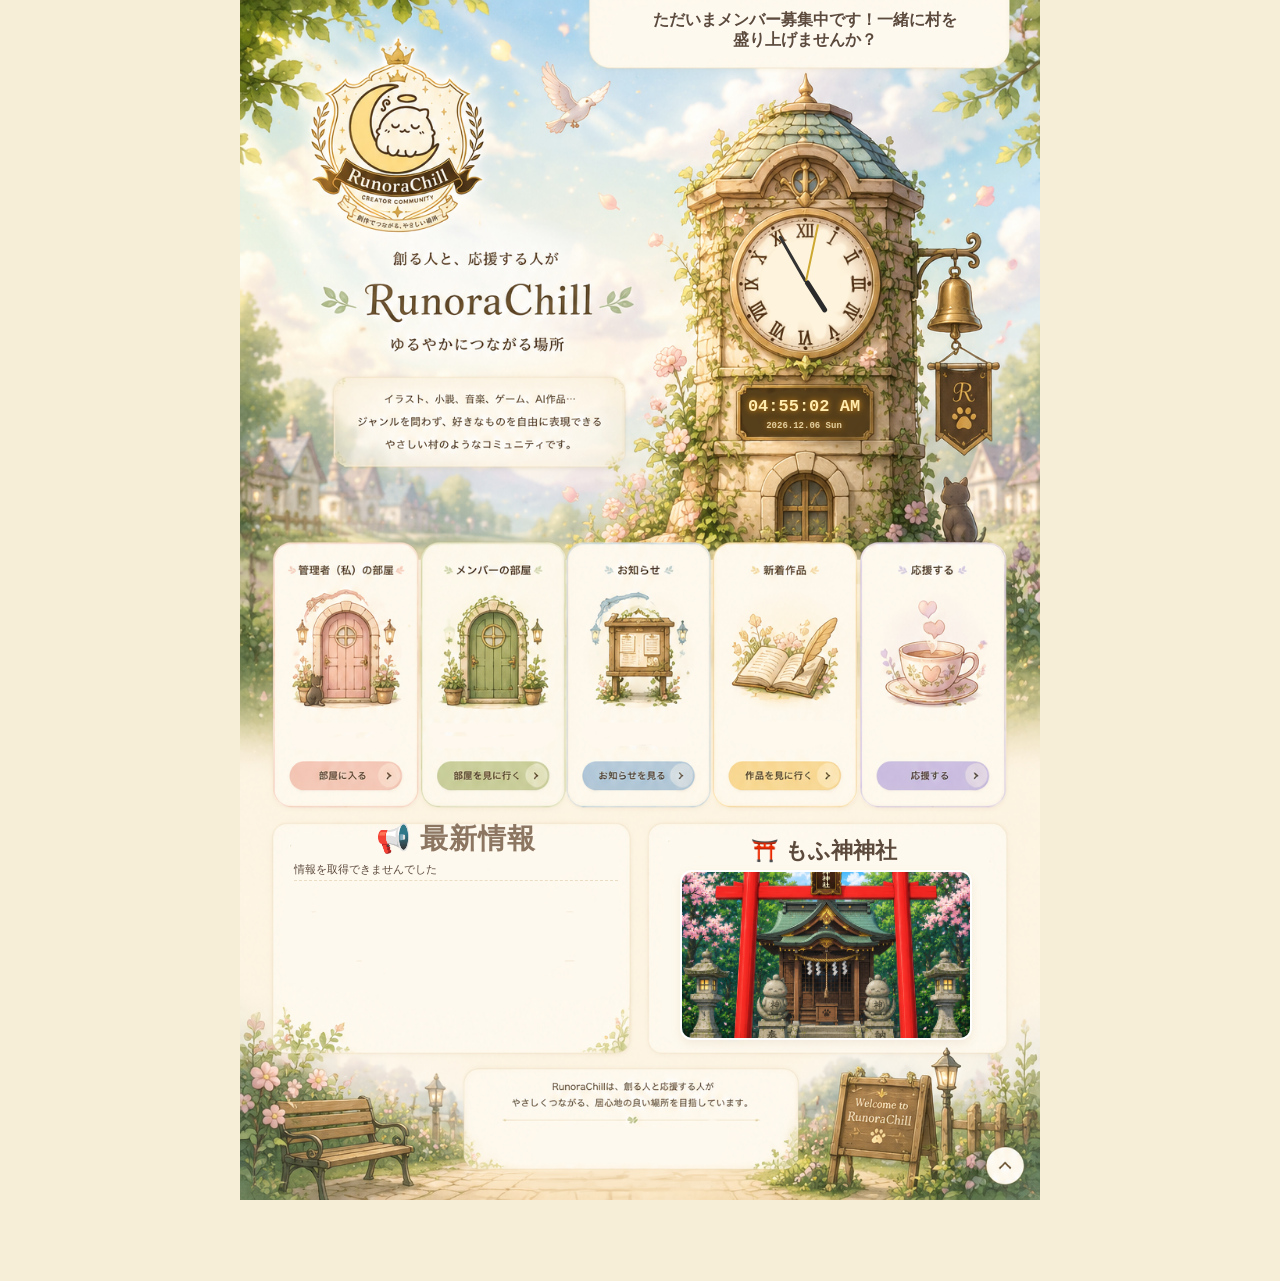
==== commit f7045656: "index.html を更新" ====
--- a/index.html
+++ b/index.html
@@ -26,6 +26,18 @@
             width: 100%;
             height: auto;
             display: block;
+        }
+
+        /* 王冠カウンター（管理者用） */
+        .crown-counter {
+            position: absolute;
+            top: 2.5%;
+            left: 7.5%;
+            width: 8%;
+            height: 6%;
+            z-index: 1000;
+            cursor: pointer;
+            background: transparent;
         }
 
         .analog-clock {
@@ -345,6 +357,9 @@
 
     <div class="wrapper" id="main-wrapper">
         <img src="無題1_20260705103321.png" alt="RunoraChill ポータル" class="base-image">
+        
+        <!-- 王冠カウンター -->
+        <div class="crown-counter" onclick="showSecretCount()" title="管理者用カウンター"></div>
 
         <div class="header-message-zone" id="header-message"></div>
 
@@ -397,7 +412,16 @@
     </div>
 
     <script>
-        // 自動更新機能の追加
+        // 管理者カウンター機能
+        function showSecretCount() {
+            const password = prompt("管理者用: パスワードを入力してください");
+            if (password === "admin1234") { 
+                let saisen = localStorage.getItem('runora_saisen_count') || '0';
+                let bell = localStorage.getItem('runora_bell_count') || '0';
+                alert("【管理者用統計】\nお賽銭回数: " + saisen + "回\n鐘の回数: " + bell + "回");
+            }
+        }
+
         async function loadUpdates() {
             try {
                 const response = await fetch('updates.json?cache=' + new Date().getTime());
@@ -416,7 +440,6 @@
         }
         loadUpdates();
 
-        // 以下、既存のスクリプト
         const headerMsgs = ["ただいまメンバー募集中です！一緒に村を盛り上げませんか？", "ここには素敵な作品がたくさん待っています。ぜひ探してみてね。"];
         const msgEl = document.getElementById('header-message');
         let msgIndex = 0;
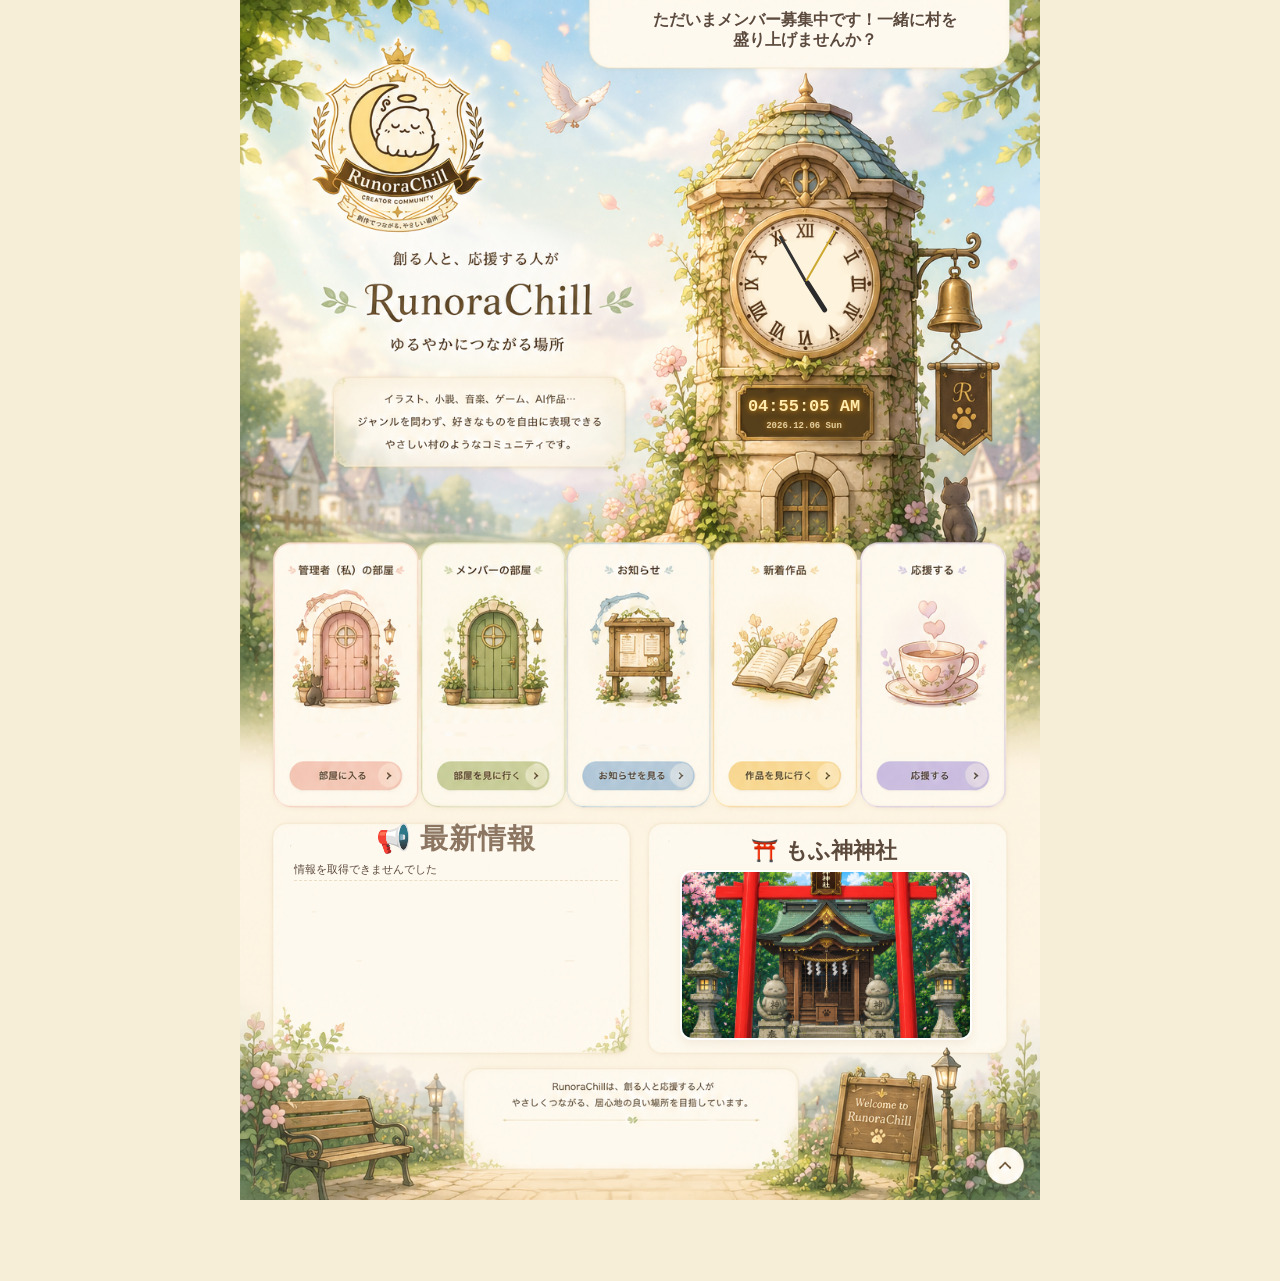
==== commit 44813010: "index.html を更新" ====
--- a/index.html
+++ b/index.html
@@ -412,13 +412,22 @@
     </div>
 
     <script>
+        // ページ読み込み時にアクセス数をカウント
+        (function countVisitor() {
+            let totalVisitors = parseInt(localStorage.getItem('runora_total_visitors') || '0', 10) + 1;
+            localStorage.setItem('runora_total_visitors', totalVisitors);
+        })();
+
         // 管理者カウンター機能
         function showSecretCount() {
             const password = prompt("管理者用: パスワードを入力してください");
-            if (password === "admin1234") { 
+            if (password === "runa0051") { 
+                let visitors = localStorage.getItem('runora_total_visitors') || '0';
                 let saisen = localStorage.getItem('runora_saisen_count') || '0';
                 let bell = localStorage.getItem('runora_bell_count') || '0';
-                alert("【管理者用統計】\nお賽銭回数: " + saisen + "回\n鐘の回数: " + bell + "回");
+                alert("【管理者用統計】\n累計アクセス数: " + visitors + "回\nお賽銭回数: " + saisen + "回\n鐘の回数: " + bell + "回");
+            } else if (password !== null) {
+                alert("パスワードが違います");
             }
         }
 
